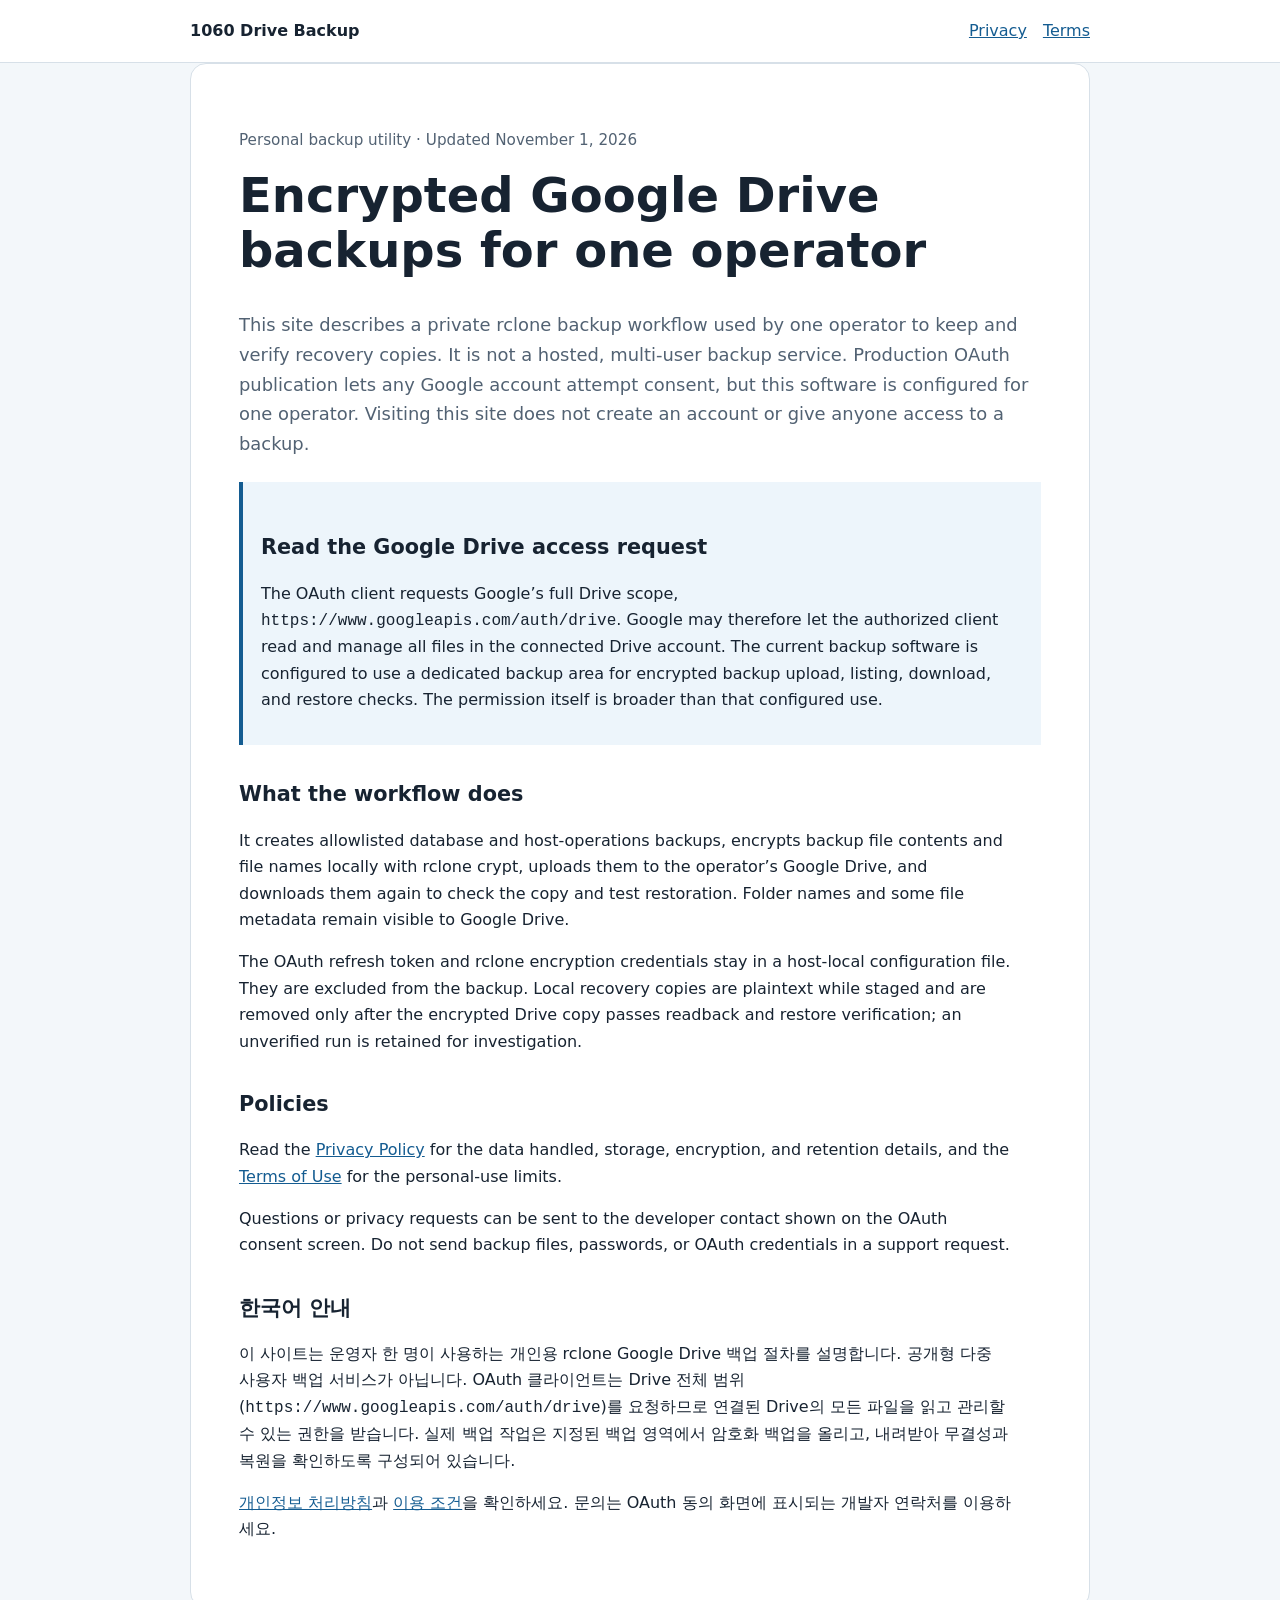
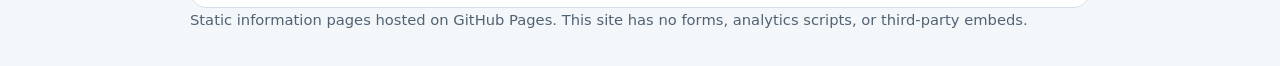
==== index.html @ 9bdd16dd "Document Google Drive backup privacy and terms" ====
<!doctype html>
<html lang="en">
<head>
  <meta charset="utf-8">
  <meta name="viewport" content="width=device-width, initial-scale=1">
  <meta name="description" content="Privacy and use information for a single-operator rclone Google Drive backup workflow.">
  <title>1060 Drive Backup</title>
  <link rel="stylesheet" href="./styles.css">
</head>
<body>
  <header><div class="wrap bar">
    <a class="brand" href="./">1060 Drive Backup</a>
    <nav aria-label="Main navigation"><a href="./privacy.html">Privacy</a><a href="./terms.html">Terms</a></nav>
  </div></header>
  <main class="wrap">
    <p class="date">Personal backup utility · Updated November 1, 2026</p>
    <h1>Encrypted Google Drive backups for one operator</h1>
    <p class="lead">This site describes a private rclone backup workflow used by one operator to keep and verify recovery copies. It is not a hosted, multi-user backup service. Production OAuth publication lets any Google account attempt consent, but this software is configured for one operator. Visiting this site does not create an account or give anyone access to a backup.</p>

    <section class="notice" aria-labelledby="scope-title">
      <h2 id="scope-title">Read the Google Drive access request</h2>
      <p>The OAuth client requests Google’s full Drive scope, <code>https://www.googleapis.com/auth/drive</code>. Google may therefore let the authorized client read and manage all files in the connected Drive account. The current backup software is configured to use a dedicated backup area for encrypted backup upload, listing, download, and restore checks. The permission itself is broader than that configured use.</p>
    </section>

    <h2>What the workflow does</h2>
    <p>It creates allowlisted database and host-operations backups, encrypts backup file contents and file names locally with rclone crypt, uploads them to the operator’s Google Drive, and downloads them again to check the copy and test restoration. Folder names and some file metadata remain visible to Google Drive.</p>
    <p>The OAuth refresh token and rclone encryption credentials stay in a host-local configuration file. They are excluded from the backup. Local recovery copies are plaintext while staged and are removed only after the encrypted Drive copy passes readback and restore verification; an unverified run is retained for investigation.</p>

    <h2>Policies</h2>
    <p>Read the <a href="./privacy.html">Privacy Policy</a> for the data handled, storage, encryption, and retention details, and the <a href="./terms.html">Terms of Use</a> for the personal-use limits.</p>
    <p>Questions or privacy requests can be sent to the developer contact shown on the OAuth consent screen. Do not send backup files, passwords, or OAuth credentials in a support request.</p>

    <h2>한국어 안내</h2>
    <p>이 사이트는 운영자 한 명이 사용하는 개인용 rclone Google Drive 백업 절차를 설명합니다. 공개형 다중 사용자 백업 서비스가 아닙니다. OAuth 클라이언트는 Drive 전체 범위(<code>https://www.googleapis.com/auth/drive</code>)를 요청하므로 연결된 Drive의 모든 파일을 읽고 관리할 수 있는 권한을 받습니다. 실제 백업 작업은 지정된 백업 영역에서 암호화 백업을 올리고, 내려받아 무결성과 복원을 확인하도록 구성되어 있습니다.</p>
    <p><a href="./privacy.html">개인정보 처리방침</a>과 <a href="./terms.html">이용 조건</a>을 확인하세요. 문의는 OAuth 동의 화면에 표시되는 개발자 연락처를 이용하세요.</p>
  </main>
  <footer class="wrap">Static information pages hosted on GitHub Pages. This site has no forms, analytics scripts, or third-party embeds.</footer>
</body>
</html>
---- styles.css ----
:root { color-scheme: light; --ink: #172331; --muted: #526273; --line: #d7e0e8; --paper: #fff; --wash: #f3f7fa; --accent: #145c91; }
* { box-sizing: border-box; }
body { margin: 0; background: var(--wash); color: var(--ink); font: 16px/1.65 system-ui, -apple-system, BlinkMacSystemFont, "Segoe UI", sans-serif; }
a { color: var(--accent); }
.wrap { width: min(900px, calc(100% - 32px)); margin: 0 auto; }
header { background: var(--paper); border-bottom: 1px solid var(--line); }
.bar { display: flex; align-items: center; justify-content: space-between; gap: 20px; padding: 18px 0; }
.brand { color: var(--ink); font-weight: 700; text-decoration: none; }
nav { display: flex; flex-wrap: wrap; gap: 16px; }
main { margin: 36px auto; padding: clamp(22px, 5vw, 48px); background: var(--paper); border: 1px solid var(--line); border-radius: 16px; }
h1 { margin-top: 0; font-size: clamp(2rem, 5vw, 3rem); line-height: 1.15; }
h2 { margin: 2rem 0 .5rem; font-size: 1.3rem; }
p, li { max-width: 76ch; }
.lead { color: var(--muted); font-size: 1.12rem; }
.notice { margin: 24px 0; padding: 16px 18px; background: #edf5fb; border-left: 4px solid var(--accent); }
.date { color: var(--muted); font-size: .95rem; }
footer { padding: 0 0 36px; color: var(--muted); font-size: .92rem; }
@media (max-width: 560px) { .bar { align-items: flex-start; flex-direction: column; } }
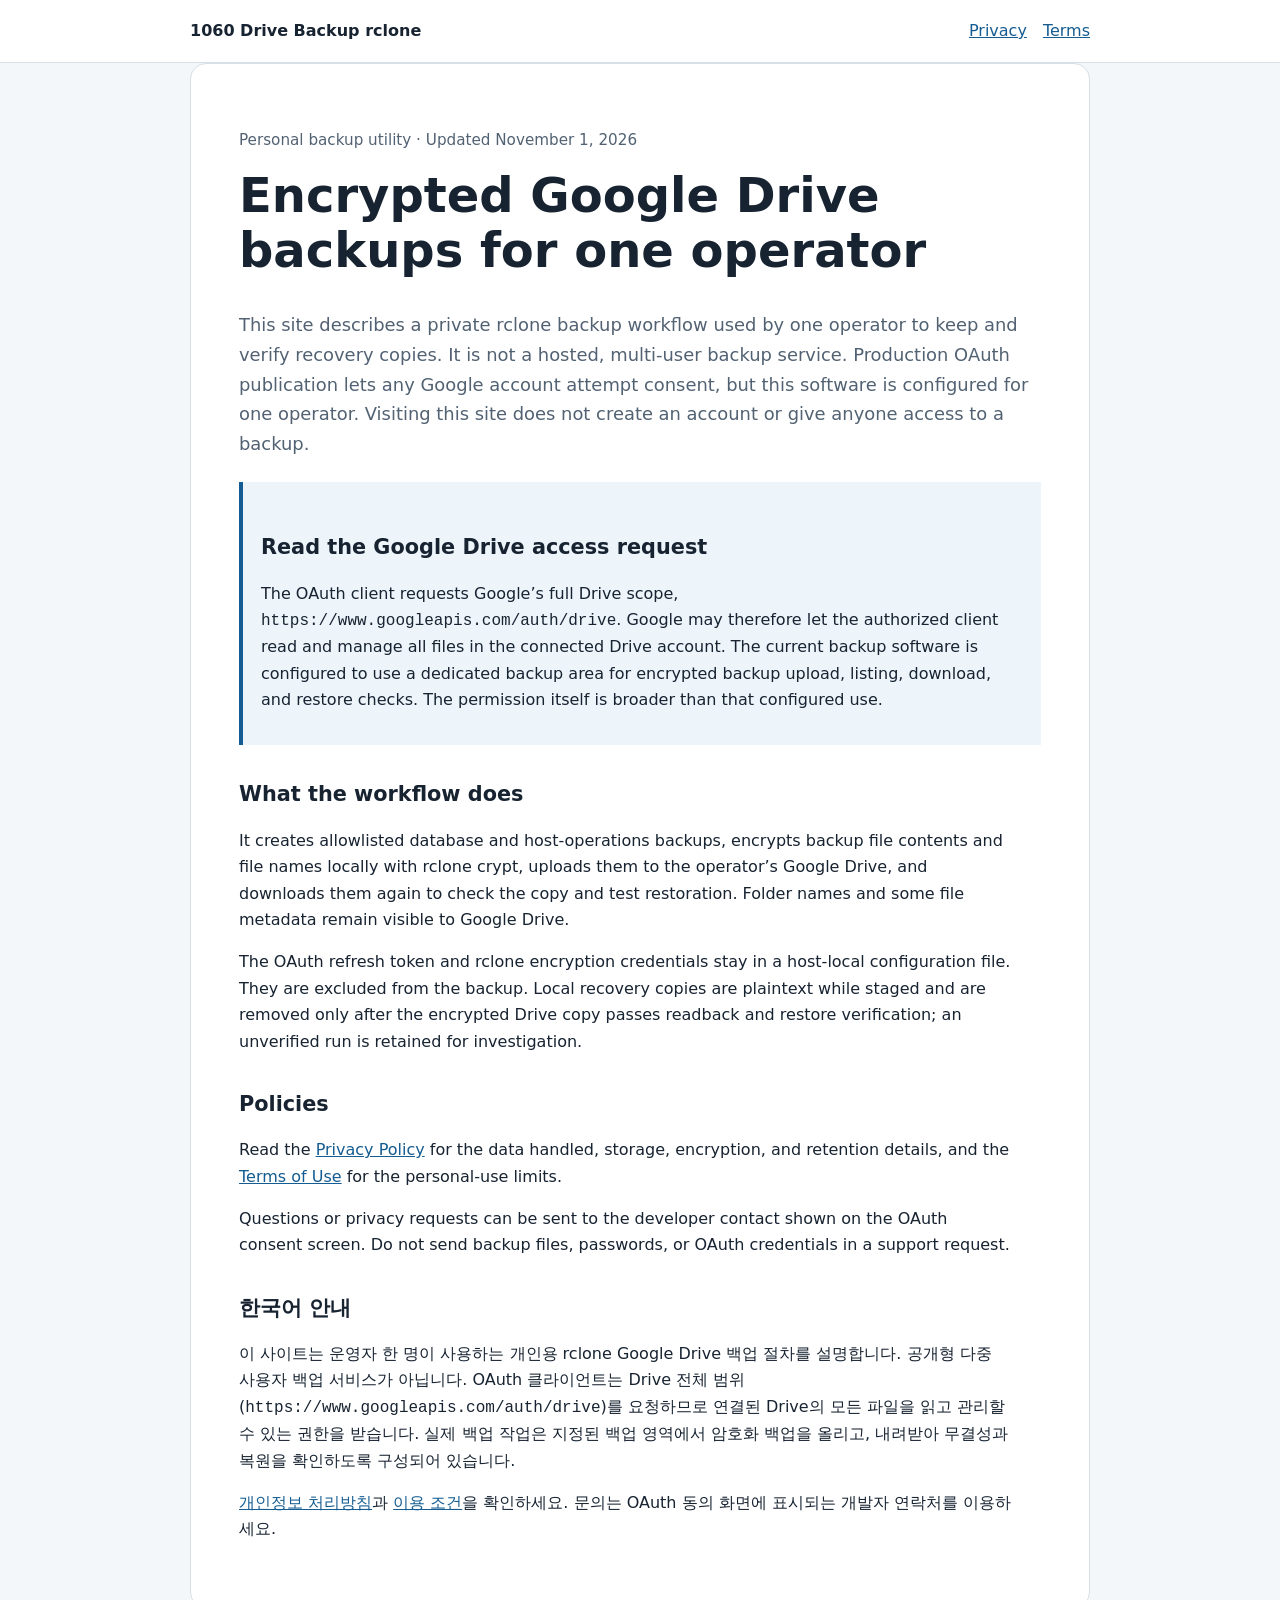
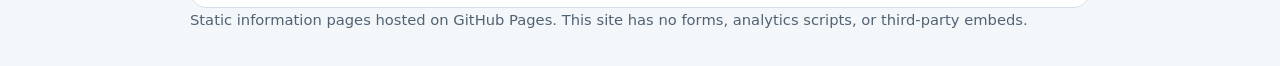
==== commit bd696e9e: "Match the site name to the OAuth consent screen" ====
--- a/index.html
+++ b/index.html
@@ -4,12 +4,13 @@
   <meta charset="utf-8">
   <meta name="viewport" content="width=device-width, initial-scale=1">
   <meta name="description" content="Privacy and use information for a single-operator rclone Google Drive backup workflow.">
-  <title>1060 Drive Backup</title>
+  <meta name="google-site-verification" content="_GLb04qM3kEu88gJScF-v2TGmMAGvryxRzSetwSxTBM">
+  <title>1060 Drive Backup rclone</title>
   <link rel="stylesheet" href="./styles.css">
 </head>
 <body>
   <header><div class="wrap bar">
-    <a class="brand" href="./">1060 Drive Backup</a>
+    <a class="brand" href="./">1060 Drive Backup rclone</a>
     <nav aria-label="Main navigation"><a href="./privacy.html">Privacy</a><a href="./terms.html">Terms</a></nav>
   </div></header>
   <main class="wrap">
